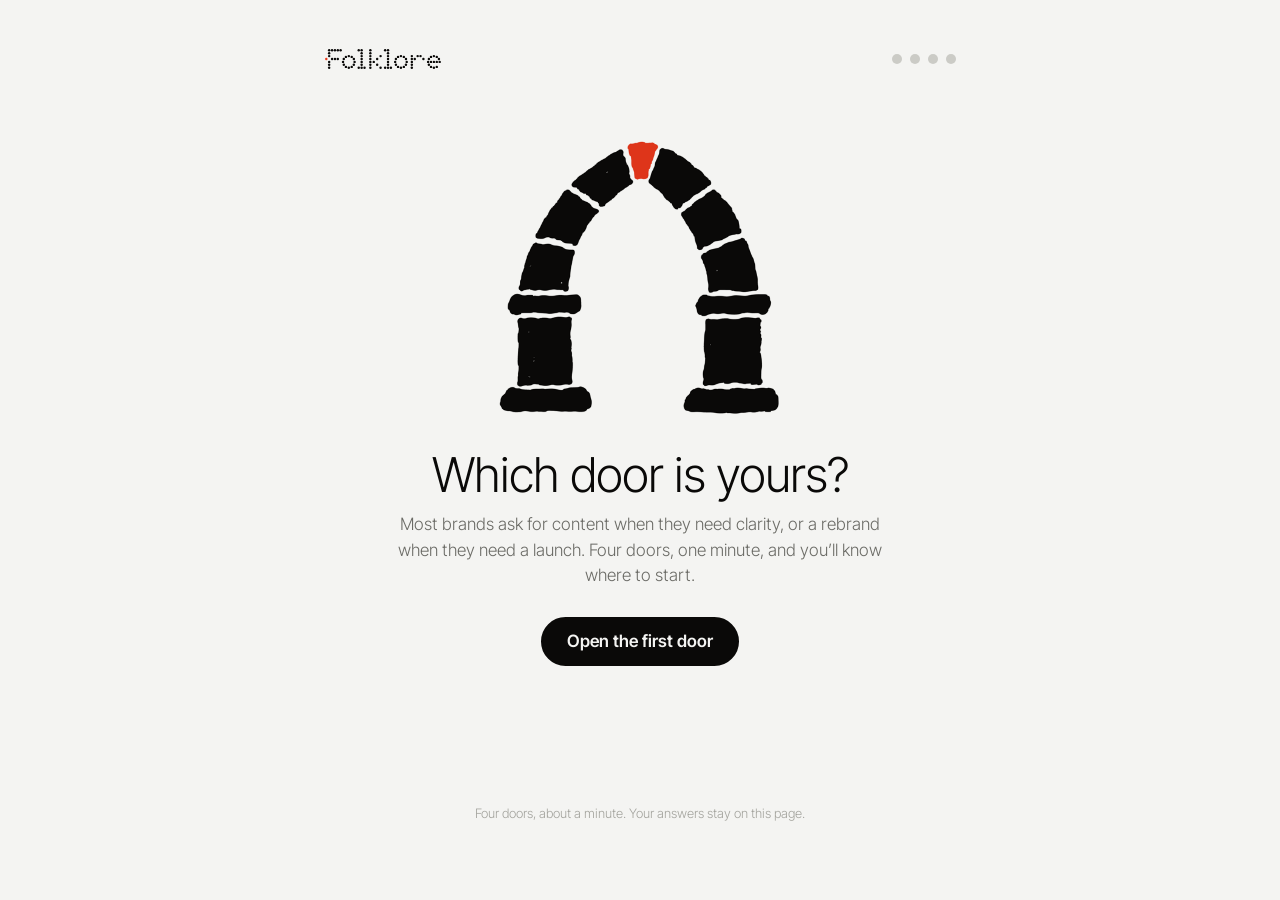
==== folklore/doors/index.html @ e7f683d5 "Folklore: two core skills, why Folklore, doors quiz Co-Authored-By: Claude Opus 5.5 <noreply@anthrop" ====
<!DOCTYPE html>
<html lang="en">
<head>
<meta charset="utf-8">
<meta name="viewport" content="width=device-width, initial-scale=1">
<title>Which door is yours? · Folklore</title>
<meta name="robots" content="noindex">
<link rel="preconnect" href="https://fonts.googleapis.com">
<link rel="preconnect" href="https://fonts.gstatic.com" crossorigin>
<link href="https://fonts.googleapis.com/css2?family=Doto:wght@900&family=Inter+Tight:wght@300;400;600&display=swap" rel="stylesheet">
<style>
/* VOICE: Folklore. Short, sure, a little mischievous. Kill the safe idea.
   IDEA: a corridor of doors in an old story; each pick opens the next one.
   PICTURE: Cage's naive ink illustrations, large, one per step.
   COLOUR and TYPE: paper #F4F4F2, ink #0A0908, signal red under 10%. Inter Tight Light, Doto for dots.
   LAYOUT: one calm column; picture, question, doors in a row that wrap on phones. */
:root{color-scheme:light;--bg:#F4F4F2;--ink:#0A0908;--g1:#CBCBC6;--g2:#A3A39D;--g3:#6B6B66;--red:#E8371B}
*{box-sizing:border-box;min-width:0}
body{margin:0;background:var(--bg);color:var(--ink);font:300 17px/1.5 "Inter Tight",system-ui,sans-serif;overflow-x:clip}
.wrap{max-width:760px;margin:0 auto;padding:clamp(20px,4vw,48px) max(5vw,16px) 64px;min-height:100vh;display:flex;flex-direction:column}
header{display:flex;justify-content:space-between;align-items:center;gap:16px;margin-bottom:clamp(16px,3vw,32px)}
.brand{font-weight:600;font-size:18px;letter-spacing:-.01em}
.dots{display:flex;gap:8px}
.dots i{width:10px;height:10px;border-radius:50%;background:var(--g1)}
.dots i.on{background:var(--ink)}.dots i.now{background:var(--red)}
.pic{display:flex;justify-content:center;margin:0 auto 8px;width:min(340px,70vw);aspect-ratio:1}
.pic img{width:100%;height:100%;object-fit:contain;mix-blend-mode:multiply}
h1{font-weight:300;font-size:clamp(32px,6vw,48px);line-height:1.05;letter-spacing:-.02em;margin:8px 0 12px;text-align:center;text-wrap:balance}
.lead{color:var(--g3);text-align:center;max-width:52ch;margin:0 auto 28px}
.doors{display:grid;grid-template-columns:repeat(auto-fit,minmax(160px,1fr));grid-auto-rows:1fr;gap:12px;margin-top:8px}
.door{appearance:none;font:inherit;color:var(--ink);background:#fff;border:1.5px solid var(--ink);border-radius:80px 80px 8px 8px;min-height:150px;padding:24px 20px;cursor:pointer;display:flex;align-items:center;justify-content:center;text-align:center;transition:background .2s ease,color .2s ease}
.door:hover{background:var(--ink);color:var(--bg)}
.door:focus-visible{outline:3px solid var(--red);outline-offset:4px}
.door span{font-size:17px;line-height:1.3;font-weight:400}
.door.open{background:var(--red);border-color:var(--red);color:var(--ink)}
.btn{appearance:none;font:inherit;font-weight:600;border:2px solid var(--ink);background:var(--ink);color:var(--bg);border-radius:999px;min-height:48px;padding:10px 24px;cursor:pointer;text-decoration:none;display:inline-flex;align-items:center;justify-content:center}
.btn.ghost{background:transparent;color:var(--ink)}
.btn:focus-visible{outline:3px solid var(--red);outline-offset:3px}
.row{display:flex;gap:12px;flex-wrap:wrap;justify-content:center;margin-top:24px}
.back{appearance:none;background:none;border:0;font:inherit;color:var(--g3);text-decoration:underline;cursor:pointer;margin-top:20px;align-self:center;min-height:44px}
.card{background:#fff;border:2px solid var(--ink);border-radius:12px;padding:clamp(20px,4vw,32px);margin-top:8px}
.card h2{font-weight:600;font-size:18px;margin:0 0 6px}
.card p{margin:0 0 6px}
.start{display:flex;gap:10px;align-items:baseline;flex-wrap:wrap;border-top:1px solid var(--g1);margin-top:16px;padding-top:16px}
.start b{font-weight:600}
.tag{font-size:14px;color:var(--g3)}
.also{text-align:center;color:var(--g3);margin-top:18px;font-size:15px}
.note{margin-top:auto;padding-top:40px;font-size:13px;color:var(--g2);text-align:center}
.stage{animation:in .35s ease both;background:var(--bg)}
@keyframes in{from{opacity:0;transform:translateY(8px)}to{opacity:1;transform:none}}
@media (prefers-reduced-motion:reduce){.stage{animation:none}.door{transition:none}}
.brand img{display:block;height:22px;width:auto}
@media (max-width:600px){.doors{grid-template-columns:1fr}.door{min-height:88px;border-radius:44px 44px 8px 8px}}
</style>
</head>
<body>
<div class="wrap">
  <header><a class="brand" href="../index.html" aria-label="Back to Folklore"><img src="wordmark.svg" alt="Folklore"></a><div class="dots" id="dots" aria-hidden="true"></div></header>
  <main id="app" aria-live="polite"></main>
  <p class="note">Four doors, about a minute. Your answers stay on this page.</p>
</div>
<script>
{
const OUT = {
  clarity:{img:'img/wizard-strategist.png',title:'You need clarity first.',why:'Before anything gets made, Folklore finds the one thing worth saying, so everything made after it pulls the same way.',start:'Direction session',tag:'Two hours, one page of direction.'},
  rebrand:{img:'img/stonecarver.png',title:'You need a rebrand.',why:'The business has outgrown its look. Folklore keeps what people already love and recarves the rest.',start:'Brand refresh, or a full identity',tag:'Scoped to how far it needs to go.'},
  fresh:{img:'img/cow.png',title:'You need a brand built from scratch.',why:'One idea worth retelling first. Then the name, the look and the voice, built around it.',start:'Founding identity',tag:'Open to the first three clients.'},
  content:{img:'img/goblin-printer.png',title:'You need work that stops the scroll.',why:'The brand is right; people just aren’t seeing it. Folklore makes the shoots, films and posts that get passed around.',start:'Social content or a photoshoot',tag:'Monthly, or one big push.'},
  launch:{img:'img/cannon.png',title:'You need a launch.',why:'Something new deserves a moment. Folklore plans the idea, the campaign and the night it goes out.',start:'Small ad campaign, up to a full brand launch',tag:'Sized to the date on your calendar.'}
};
const ORDER = ['clarity','rebrand','fresh','content','launch'];
const Q = [
  {img:'img/warrior.png',q:'Where are you standing?',doors:[
    ['Just an idea, nothing built yet',{fresh:3}],
    ['A brand that’s been around a while',{rebrand:1,content:1,clarity:1}],
    ['A brand with something new coming',{launch:3}]]},
  {img:'img/rumour-goblins.png',q:'Ask a stranger about you. They…',doors:[
    ['Get it wrong',{rebrand:2,clarity:1}],
    ['Get it right, but nobody’s talking',{content:2,launch:1}],
    ['Can’t describe you at all',{clarity:2,fresh:1}]]},
  {img:'img/wizard-visualiser.png',q:'What keeps you up at night?',doors:[
    ['We look older than we are',{rebrand:3}],
    ['We post, and nobody stops',{content:3}],
    ['We’re not sure what we stand for',{clarity:3}],
    ['A date on the calendar',{launch:3}]]},
  {img:'img/night-paster.png',q:'When does it need to happen?',doors:[
    ['This month',{content:1,clarity:1}],
    ['This quarter',{rebrand:1,launch:1}],
    ['When it’s right',{fresh:1,clarity:1}]]}
];
const app = document.getElementById('app'), dots = document.getElementById('dots');
let step = -1, picks = [];
const esc = s => String(s).replace(/[&<>"']/g, c => ({'&':'&amp;','<':'&lt;','>':'&gt;','"':'&quot;',"'":'&#39;'}[c]));
const drawDots = () => { dots.innerHTML = Q.map((_, i) => `<i class="${i < step ? 'on' : i === step ? 'now' : ''}"></i>`).join(''); };
const score = () => { const s = Object.fromEntries(ORDER.map(k => [k, 0])); picks.forEach((p, i) => { const w = Q[i].doors[p][1]; for (const k in w) s[k] += w[k]; }); return ORDER.slice().sort((a, b) => s[b] - s[a] || ORDER.indexOf(a) - ORDER.indexOf(b)).map(k => [k, s[k]]); };
function intro(){
  step = -1; picks = []; drawDots();
  app.innerHTML = `<div class="stage"><div class="pic"><img src="img/arch.png" alt="A stone arch with a red keystone"></div>
  <h1>Which door is yours?</h1>
  <p class="lead">Most brands ask for content when they need clarity, or a rebrand when they need a launch. Four doors, one minute, and you’ll know where to start.</p>
  <div class="row"><button class="btn" id="go">Open the first door</button></div></div>`;
  document.getElementById('go').addEventListener('click', () => ask(0));
}
function ask(i){
  step = i; drawDots();
  const q = Q[i];
  app.innerHTML = `<div class="stage"><div class="pic"><img src="${q.img}" alt=""></div>
  <h1>${esc(q.q)}</h1>
  <div class="doors">${q.doors.map((d, j) => `<button class="door" data-j="${j}"><span>${esc(d[0])}</span></button>`).join('')}</div>
  <button class="back" id="back">${i ? 'Go back a door' : 'Start over'}</button></div>`;
  app.querySelectorAll('.door').forEach(b => b.addEventListener('click', () => {
    b.classList.add('open'); picks[i] = +b.dataset.j;
    setTimeout(() => i + 1 < Q.length ? ask(i + 1) : result(), 280);
  }));
  document.getElementById('back').addEventListener('click', () => i ? (picks.length = i - 1, ask(i - 1)) : intro());
  app.querySelector('.door').focus({preventScroll:true});
}
function result(){
  step = Q.length; drawDots();
  const r = score(), top = OUT[r[0][0]], next = r[1][1] > 0 && r[1][1] >= r[0][1] - 1 ? OUT[r[1][0]] : null;
  app.innerHTML = `<div class="stage"><div class="pic"><img src="${top.img}" alt=""></div>
  <h1>${esc(top.title)}</h1>
  <div class="card"><p>${esc(top.why)}</p>
    <div class="start"><span>Start with</span><b>${esc(top.start)}</b><span class="tag">${esc(top.tag)}</span></div></div>
  ${next ? `<p class="also">Close behind: ${esc(next.title.replace('You need ', '').replace(/\.$/, ''))}. Worth raising on the call.</p>` : ''}
  <div class="row"><a class="btn" href="../index.html#book">Book a 20-minute call</a><button class="btn ghost" id="again">Try other doors</button></div></div>`;
  document.getElementById('again').addEventListener('click', intro);
}
intro();
}
</script>
</body>
</html>
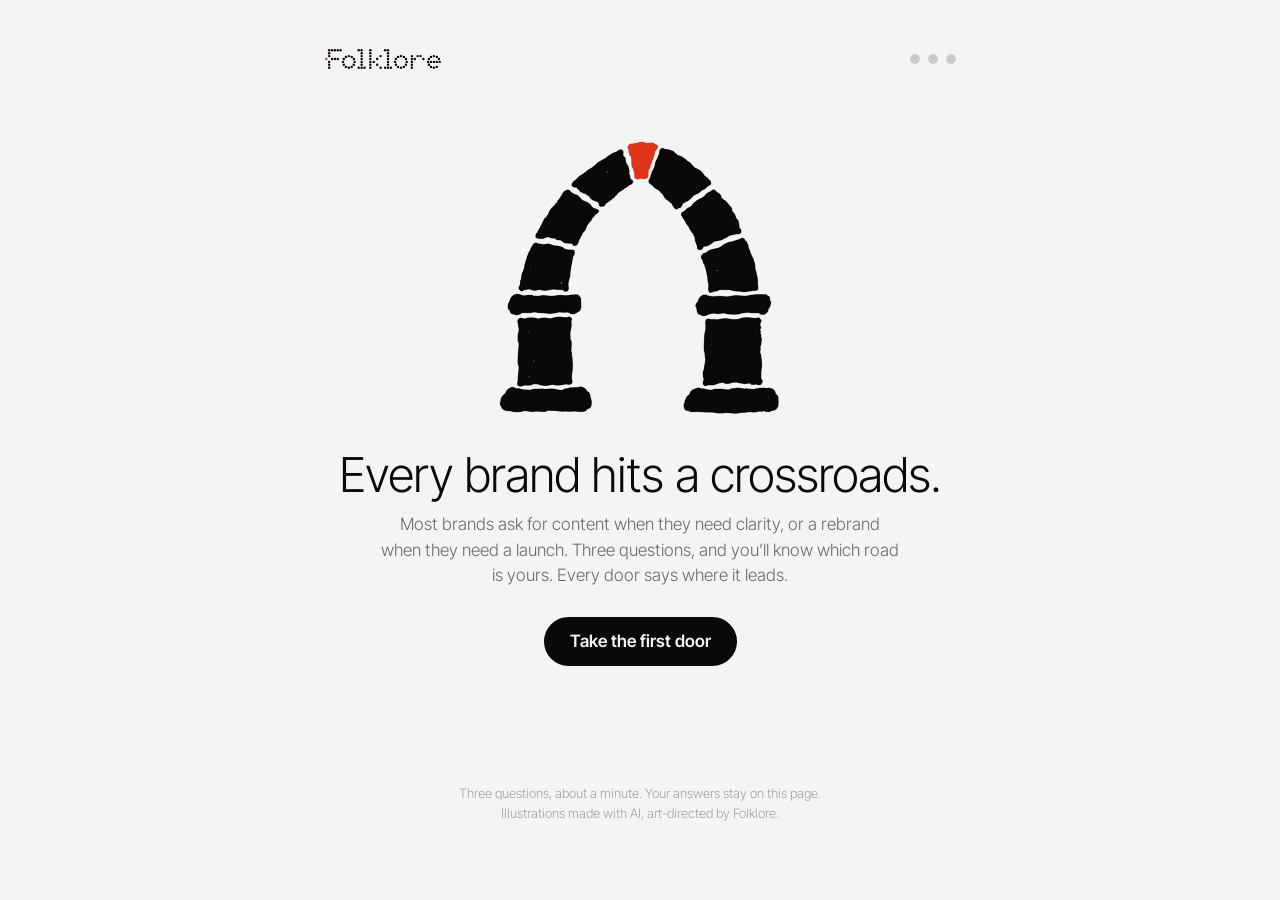
==== commit b63f6003: "Folklore: The Crossroads quiz, why Folklore art, secret door oaths Co-Authored-By: Claude Opus 5.5 <" ====
--- a/folklore/doors/index.html
+++ b/folklore/doors/index.html
@@ -3,7 +3,7 @@
 <head>
 <meta charset="utf-8">
 <meta name="viewport" content="width=device-width, initial-scale=1">
-<title>Which door is yours? · Folklore</title>
+<title>The Crossroads · Folklore</title>
 <meta name="robots" content="noindex">
 <link rel="preconnect" href="https://fonts.googleapis.com">
 <link rel="preconnect" href="https://fonts.gstatic.com" crossorigin>
@@ -27,11 +27,12 @@
 .pic img{width:100%;height:100%;object-fit:contain;mix-blend-mode:multiply}
 h1{font-weight:300;font-size:clamp(32px,6vw,48px);line-height:1.05;letter-spacing:-.02em;margin:8px 0 12px;text-align:center;text-wrap:balance}
 .lead{color:var(--g3);text-align:center;max-width:52ch;margin:0 auto 28px}
-.doors{display:grid;grid-template-columns:repeat(auto-fit,minmax(160px,1fr));grid-auto-rows:1fr;gap:12px;margin-top:8px}
+.doors{display:grid;grid-template-columns:repeat(auto-fit,minmax(200px,1fr));grid-auto-rows:1fr;gap:12px;margin-top:8px}
 .door{appearance:none;font:inherit;color:var(--ink);background:#fff;border:1.5px solid var(--ink);border-radius:80px 80px 8px 8px;min-height:150px;padding:24px 20px;cursor:pointer;display:flex;align-items:center;justify-content:center;text-align:center;transition:background .2s ease,color .2s ease}
 .door:hover{background:var(--ink);color:var(--bg)}
 .door:focus-visible{outline:3px solid var(--red);outline-offset:4px}
-.door span{font-size:17px;line-height:1.3;font-weight:400}
+.door{flex-direction:column;gap:8px}.door span{font-size:17px;line-height:1.3;font-weight:400}.door small{font-size:13px;color:var(--g3)}.door:hover small{color:var(--g1)}.door.open small{color:var(--ink)}
+.gets{margin:12px 0 0;padding:0;list-style:none}.gets li{padding:6px 0 6px 20px;position:relative;border-top:1px solid var(--g1)}.gets li::before{content:'';position:absolute;left:2px;top:14px;width:8px;height:8px;border-radius:50%;background:var(--ink)}.gets li:first-child::before{background:var(--red)}
 .door.open{background:var(--red);border-color:var(--red);color:var(--ink)}
 .btn{appearance:none;font:inherit;font-weight:600;border:2px solid var(--ink);background:var(--ink);color:var(--bg);border-radius:999px;min-height:48px;padding:10px 24px;cursor:pointer;text-decoration:none;display:inline-flex;align-items:center;justify-content:center}
 .btn.ghost{background:transparent;color:var(--ink)}
@@ -57,73 +58,94 @@
 <div class="wrap">
   <header><a class="brand" href="../index.html" aria-label="Back to Folklore"><img src="wordmark.svg" alt="Folklore"></a><div class="dots" id="dots" aria-hidden="true"></div></header>
   <main id="app" aria-live="polite"></main>
-  <p class="note">Four doors, about a minute. Your answers stay on this page.</p>
+  <p class="note">Three questions, about a minute. Your answers stay on this page.<br>Illustrations made with AI, art-directed by Folklore.</p>
 </div>
 <script>
 {
 const OUT = {
-  clarity:{img:'img/wizard-strategist.png',title:'You need clarity first.',why:'Before anything gets made, Folklore finds the one thing worth saying, so everything made after it pulls the same way.',start:'Direction session',tag:'Two hours, one page of direction.'},
-  rebrand:{img:'img/stonecarver.png',title:'You need a rebrand.',why:'The business has outgrown its look. Folklore keeps what people already love and recarves the rest.',start:'Brand refresh, or a full identity',tag:'Scoped to how far it needs to go.'},
-  fresh:{img:'img/cow.png',title:'You need a brand built from scratch.',why:'One idea worth retelling first. Then the name, the look and the voice, built around it.',start:'Founding identity',tag:'Open to the first three clients.'},
-  content:{img:'img/goblin-printer.png',title:'You need work that stops the scroll.',why:'The brand is right; people just aren’t seeing it. Folklore makes the shoots, films and posts that get passed around.',start:'Social content or a photoshoot',tag:'Monthly, or one big push.'},
-  launch:{img:'img/cannon.png',title:'You need a launch.',why:'Something new deserves a moment. Folklore plans the idea, the campaign and the night it goes out.',start:'Small ad campaign, up to a full brand launch',tag:'Sized to the date on your calendar.'}
+  clarity:{img:'img/wizard-strategist.png',hint:'clarity first',short:'clarity',title:'You need clarity first.',why:'Before anything gets made, Folklore finds the one thing worth saying, so everything after it pulls the same way.',gets:['A one-page brief: who you are for, and why','The one idea worth retelling','A clear next step, sized to your budget'],start:'Direction session',tag:'Two hours, one page of direction.'},
+  rebrand:{img:'img/stonecarver.png',hint:'a brand refresh',short:'a brand refresh',title:'You need a brand refresh.',why:'The business has outgrown its look. Folklore keeps what people already love and recarves the rest.',gets:['An honest look at what works and what doesn’t','A sharper mark, type and colour','New rules, so it stays consistent'],start:'Brand refresh, or a full identity',tag:'Scoped to how far it needs to go.'},
+  fresh:{img:'img/cow.png',hint:'building the brand, block by block',short:'building the brand',title:'Build the brand, block by block.',why:'One idea worth retelling first. Then the name, the look and the voice, laid down in the right order.',gets:['The idea and the name','A full identity: mark, type, colour, voice','Guidelines and your first pieces'],start:'Founding identity',tag:'Open to the first three clients.'},
+  content:{img:'img/herald.png',hint:'more content',short:'more content',title:'You need more content.',why:'The brand works. Now it needs feeding: a steady stream of shoots, films and posts, all made to the same standard.',gets:['A content plan built around one idea','Shoots and films, cut for every channel','Monthly social, if you want it ongoing'],start:'Social content or a photoshoot',tag:'Monthly, or one big push.'},
+  launch:{img:'img/cannon.png',hint:'a launch',short:'a launch',title:'You’ve got something to launch.',why:'A new product or collection deserves a moment. Folklore plans the idea, the campaign and the day it goes out.',gets:['The launch idea','A campaign cut for every channel','The event, drop or first week, planned and run'],start:'Small ad campaign, up to a full brand launch',tag:'Sized to the date on your calendar.'},
+  production:{img:'img/goblin-printer.png',hint:'a production partner',short:'a production partner',title:'You need a production partner.',why:'The brand and the ideas are in place. You need the crew to make them, produced end to end and on time.',gets:['A crew matched to the brief','The shoot, film, TVC or event, produced end to end','Finals cut for every channel you need'],start:'Photoshoot, or production quoted per job',tag:'From one day to a full campaign.'}
 };
-const ORDER = ['clarity','rebrand','fresh','content','launch'];
-const Q = [
-  {img:'img/warrior.png',q:'Where are you standing?',doors:[
-    ['Just an idea, nothing built yet',{fresh:3}],
-    ['A brand that’s been around a while',{rebrand:1,content:1,clarity:1}],
-    ['A brand with something new coming',{launch:3}]]},
-  {img:'img/rumour-goblins.png',q:'Ask a stranger about you. They…',doors:[
-    ['Get it wrong',{rebrand:2,clarity:1}],
-    ['Get it right, but nobody’s talking',{content:2,launch:1}],
-    ['Can’t describe you at all',{clarity:2,fresh:1}]]},
-  {img:'img/wizard-visualiser.png',q:'What keeps you up at night?',doors:[
-    ['We look older than we are',{rebrand:3}],
-    ['We post, and nobody stops',{content:3}],
-    ['We’re not sure what we stand for',{clarity:3}],
-    ['A date on the calendar',{launch:3}]]},
-  {img:'img/night-paster.png',q:'When does it need to happen?',doors:[
-    ['This month',{content:1,clarity:1}],
-    ['This quarter',{rebrand:1,launch:1}],
-    ['When it’s right',{fresh:1,clarity:1}]]}
-];
+const ORDER = ['clarity','rebrand','fresh','content','launch','production'];
+const FIRST = {img:'img/warrior.png',q:'How’s the brand doing?',doors:[
+  ['Healthy. We just need more from it',{content:1,launch:1,production:1},'healthy','more content, a launch or a production partner'],
+  ['It’s not working the way it should',{rebrand:1,clarity:1},'fix','a refresh, or clarity first'],
+  ['There isn’t one yet',{fresh:2},'fresh','building the brand, block by block']]};
+const PATHS = {
+  healthy:[
+    {img:'img/night-paster.png',q:'What’s next for you?',doors:[
+      ['A new product or collection',{launch:3}],
+      ['More content, more often',{content:3}],
+      ['A big shoot, film or event',{production:3}],
+      ['A new market or audience',{launch:2,content:1}]]},
+    {img:'img/wizard-visualiser.png',q:'Who has the ideas?',doors:[
+      ['We do. We need the crew to make them',{production:3}],
+      ['We need the ideas and the crew',{launch:2,content:1}],
+      ['We need a steady stream, every month',{content:3}]]}],
+  fix:[
+    {img:'img/rumour-goblins.png',q:'What feels off?',doors:[
+      ['We look older than the business',{rebrand:3}],
+      ['People describe us wrong',{rebrand:2,clarity:1}],
+      ['We’re not sure what we stand for',{clarity:3}],
+      ['Good brand, but nobody’s seeing it',{content:3}]]},
+    {img:'img/wizard-visualiser.png',q:'What do you already have?',doors:[
+      ['Pieces made by five different people',{rebrand:2,clarity:1}],
+      ['A logo, but nothing built around it',{fresh:2,rebrand:1}],
+      ['Plenty of stuff, no direction',{clarity:3}],
+      ['A logo and rules that still work',{content:2}]]}],
+  fresh:[
+    {img:'img/listening.png',q:'Where are you?',doors:[
+      ['Just an idea for now',{clarity:2,fresh:1}],
+      ['Opening soon, nothing built',{fresh:3}],
+      ['Opening on a set date',{fresh:2,launch:2}]]},
+    {img:'img/night-paster.png',q:'What matters most first?',doors:[
+      ['Knowing what we stand for',{clarity:3}],
+      ['A name and a look people remember',{fresh:3}],
+      ['Getting noticed on day one',{launch:2,fresh:1}]]}]
+};
+const lead = w => { let k = ORDER[0], v = -1; for (const x of ORDER) if ((w[x] || 0) > v) { v = w[x] || 0; k = x; } return OUT[k].hint; };
 const app = document.getElementById('app'), dots = document.getElementById('dots');
-let step = -1, picks = [];
+let step = -1, picks = [], seq = [FIRST];
+const TOTAL = 3;
 const esc = s => String(s).replace(/[&<>"']/g, c => ({'&':'&amp;','<':'&lt;','>':'&gt;','"':'&quot;',"'":'&#39;'}[c]));
-const drawDots = () => { dots.innerHTML = Q.map((_, i) => `<i class="${i < step ? 'on' : i === step ? 'now' : ''}"></i>`).join(''); };
-const score = () => { const s = Object.fromEntries(ORDER.map(k => [k, 0])); picks.forEach((p, i) => { const w = Q[i].doors[p][1]; for (const k in w) s[k] += w[k]; }); return ORDER.slice().sort((a, b) => s[b] - s[a] || ORDER.indexOf(a) - ORDER.indexOf(b)).map(k => [k, s[k]]); };
+const drawDots = () => { dots.innerHTML = Array.from({length: TOTAL}, (_, i) => `<i class="${i < step ? 'on' : i === step ? 'now' : ''}"></i>`).join(''); };
+const score = () => { const s = Object.fromEntries(ORDER.map(k => [k, 0])); picks.forEach((p, i) => { const w = seq[i].doors[p][1]; for (const k in w) s[k] += w[k]; }); return ORDER.slice().sort((a, b) => s[b] - s[a] || ORDER.indexOf(a) - ORDER.indexOf(b)).map(k => [k, s[k]]); };
 function intro(){
-  step = -1; picks = []; drawDots();
+  step = -1; picks = []; seq = [FIRST]; drawDots();
   app.innerHTML = `<div class="stage"><div class="pic"><img src="img/arch.png" alt="A stone arch with a red keystone"></div>
-  <h1>Which door is yours?</h1>
-  <p class="lead">Most brands ask for content when they need clarity, or a rebrand when they need a launch. Four doors, one minute, and you’ll know where to start.</p>
-  <div class="row"><button class="btn" id="go">Open the first door</button></div></div>`;
+  <h1>Every brand hits a crossroads.</h1>
+  <p class="lead">Most brands ask for content when they need clarity, or a rebrand when they need a launch. Three questions, and you’ll know which road is yours. Every door says where it leads.</p>
+  <div class="row"><button class="btn" id="go">Take the first door</button></div></div>`;
   document.getElementById('go').addEventListener('click', () => ask(0));
 }
 function ask(i){
   step = i; drawDots();
-  const q = Q[i];
+  const q = seq[i];
   app.innerHTML = `<div class="stage"><div class="pic"><img src="${q.img}" alt=""></div>
   <h1>${esc(q.q)}</h1>
-  <div class="doors">${q.doors.map((d, j) => `<button class="door" data-j="${j}"><span>${esc(d[0])}</span></button>`).join('')}</div>
+  <div class="doors">${q.doors.map((d, j) => `<button class="door" data-j="${j}"><span>${esc(d[0])}</span><small>points to ${esc(d[3] || lead(d[1]))}</small></button>`).join('')}</div>
   <button class="back" id="back">${i ? 'Go back a door' : 'Start over'}</button></div>`;
   app.querySelectorAll('.door').forEach(b => b.addEventListener('click', () => {
-    b.classList.add('open'); picks[i] = +b.dataset.j;
-    setTimeout(() => i + 1 < Q.length ? ask(i + 1) : result(), 280);
+    const j = +b.dataset.j; b.classList.add('open'); picks[i] = j; picks.length = i + 1;
+    if (i === 0) seq = [FIRST, ...PATHS[FIRST.doors[j][2]]];
+    setTimeout(() => i + 1 < seq.length ? ask(i + 1) : result(), 280);
   }));
-  document.getElementById('back').addEventListener('click', () => i ? (picks.length = i - 1, ask(i - 1)) : intro());
+  document.getElementById('back').addEventListener('click', () => i ? ask(i - 1) : intro());
   app.querySelector('.door').focus({preventScroll:true});
 }
 function result(){
-  step = Q.length; drawDots();
+  step = TOTAL; drawDots();
   const r = score(), top = OUT[r[0][0]], next = r[1][1] > 0 && r[1][1] >= r[0][1] - 1 ? OUT[r[1][0]] : null;
   app.innerHTML = `<div class="stage"><div class="pic"><img src="${top.img}" alt=""></div>
   <h1>${esc(top.title)}</h1>
-  <div class="card"><p>${esc(top.why)}</p>
+  <div class="card"><p>${esc(top.why)}</p><ul class="gets">${top.gets.map(g => `<li>${esc(g)}</li>`).join('')}</ul>
     <div class="start"><span>Start with</span><b>${esc(top.start)}</b><span class="tag">${esc(top.tag)}</span></div></div>
-  ${next ? `<p class="also">Close behind: ${esc(next.title.replace('You need ', '').replace(/\.$/, ''))}. Worth raising on the call.</p>` : ''}
-  <div class="row"><a class="btn" href="../index.html#book">Book a 20-minute call</a><button class="btn ghost" id="again">Try other doors</button></div></div>`;
+  ${next ? `<p class="also">Close behind: ${esc(next.short)}. Worth raising on the call.</p>` : ''}
+  <div class="row"><a class="btn" href="../index.html#book">Book a 20-minute call</a><button class="btn ghost" id="again">Go back to the crossroads</button></div></div>`;
   document.getElementById('again').addEventListener('click', intro);
 }
 intro();
